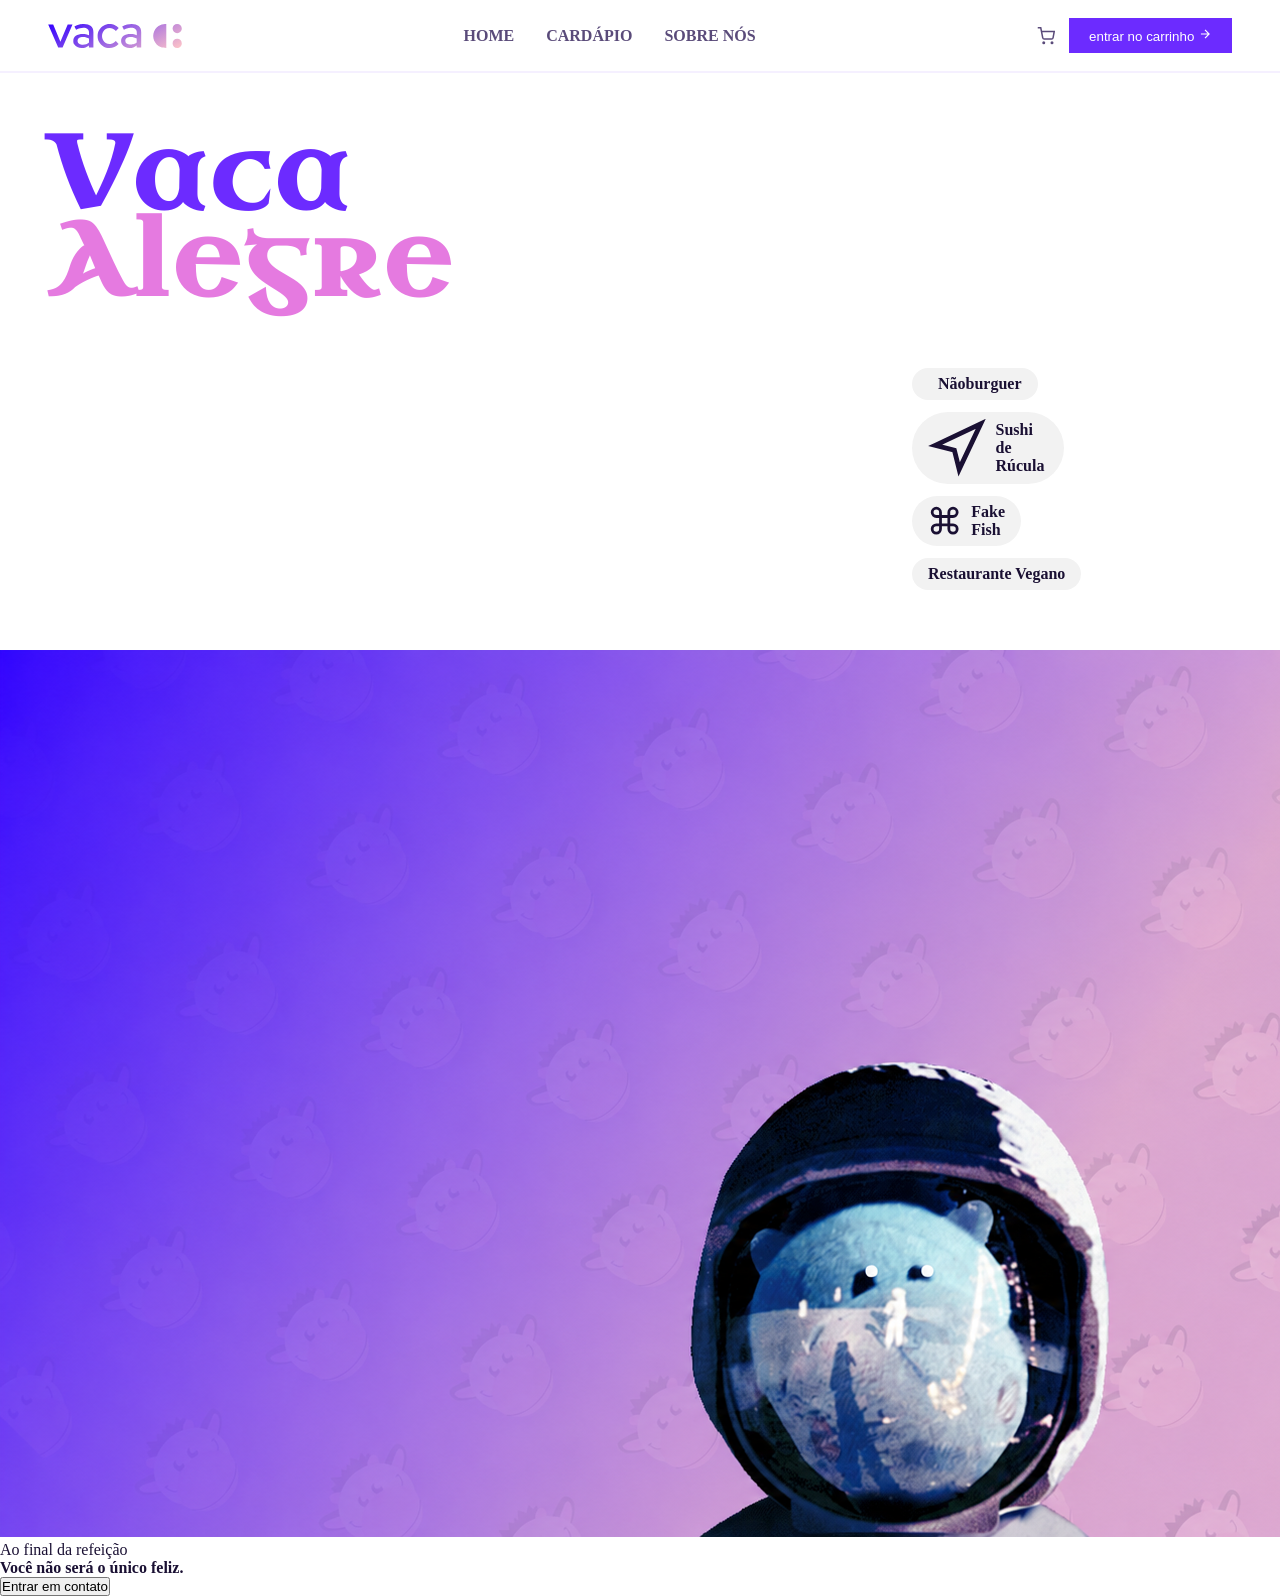
==== vaca-alegre-1/index.html @ 8e3005ef "Add files via upload" ====
<!DOCTYPE html>
<html lang="en">

<head>
    <meta charset="UTF-8">
    <meta name="viewport" content="width=device-width, initial-scale=1.0">
    <title>Vaca Alegre - Restaurante Vegano</title>
    <link rel="stylesheet" href="style.css">
</head>

<body>
    <nav>
        <div class="nav-logo">
            <img src="site/imagens/vaca-alegre-marca.svg" alt="">
        </div>
        <ul class="nav-links">
            <li><a href="">home</a></li>
            <li><a href="">cardápio</a></li>
            <li><a href="">sobre nós</a></li>
        </ul>
        <div class="nav-actions">
            <span class="nav-cart">
                <svg viewBox="0 0 24 24" fill="none" stroke="currentColor" stroke-width="2" width="18" height="18">
                    <circle cx="9" cy="21" r="1" />
                    <circle cx="20" cy="21" r="1" />
                    <path d="M1 1h4l2.68 13.39a2 2 0 0 0 2 1.61h9.72a2 2 0 0 0 2-1.61L23 6H6" />
                </svg>
            </span>
            <button class="btn-entrar">
                entrar no carrinho
                <svg viewBox="0 0 24 24" fill="none" stroke="currentColor" stroke-width="2">
                    <path d="M5 12h14M12 5l7 7-7 7" />
                </svg>
            </button>
        </div>
    </nav>
    <div class="hero">
        <div class="hero-topo">
            <div class="hero-text">
                <h1 class="hero-title">
                    Vaca <br>
                    <span class="alegre">Alegre</span>
                </h1>
            </div>
        </div>
        <div class="hero-menu">
            <div class="hero-menu-item">
                <svg viewBox="0 0 24 24" fill="none" stroke="currentColor" stroke-width="2">
                    <circle cx="12" cy="12" r="10" />
                    <path d="M8 14s1.5 2 4 2 4-2 4-2" />
                    <line x1="9" y1="9" x2="9.01" y2="9" />
                    <line x1="15" y1="9" x2="15.01" y2="9" />

                </svg>
                Nãoburguer
            </div>
            <div class="hero-menu-item">
                <svg viewBox="0 0 24 24" fill="none" stroke="currentColor" stroke-width="2">
                    <path d="M3 11l19-9-9 19-2-8-8-2z" />
                </svg>
                Sushi de Rúcula
            </div>
            <div class="hero-menu-item">
                <svg viewBox="0 0 24 24" fill="none" stroke="currentColor" stroke-width="2">
                    <path
                        d="M18 3a3 3 0 0 0-3 3v12a3 3 0 0 0 3 3 3 3 0 0 0 3-3 3 3 0 0 0-3-3H6a3 3 0 0 0-3 3 3 3 0 0 0 3 3 3 3 0 0 0 3-3V6a3 3 0 0 0-3-3 3 3 0 0 0-3 3 3 3 0 0 0 3 3h12a3 3 0 0 0 3-3 3 3 0 0 0-3-3z" />
                </svg>
                Fake Fish
            </div>
            <div class="hero-menu-item active">
                Restaurante Vegano
            </div>
        </div>
    </div>
    <div class="hero-banner">
        <img src="site/imagens/espaco.png" alt="">
        <div class="hero-banner-content">
            <p>Ao final da refeição <br>
                <strong>Você não será o único feliz.</strong>
            </p>
            <button class="btn-contato">
                Entrar em contato
            </button>
        </div>
    </div>
    </div>
</body>

</html>
---- vaca-alegre-1/style.css ----
@import url('https://fonts.googleapis.com/css2?family=Uncial+Antiqua&display=swap');
* {
    box-sizing: border-box;
    margin: 0;
    padding: 0;
}

body {
    background-color: white;
    color: #1a1033;
    overflow-x: hidden;
}

nav {
    display: flex;
    align-items: center;
    justify-content: space-between;
    padding: 18px 48px;
    position: sticky;
    background-color: rgba(255, 255, 255, 0.92);
    top: 0;
    backdrop-filter: blur(12px);
    border-bottom: 2px solid rgba(108, 43, 255, 0.07);
}

.nav-logo {
    display: flex;
    align-items: center;
    gap: 6px;
}

.nav-links {
    display: flex;
    gap: 32px;
    list-style: none;
}

.nav-links a {
    text-decoration: none;
    font-weight: bold;
    text-transform: uppercase;
    color: #5a4b7a;
}

.nav-links a:hover {
    color: #6c2bff;
}
.nav-actions{
 color: #5a4b7a;
 display: flex;
 align-items: center;
 gap: 14px;
}
.nav-cart{
    color: #5a4b7a;
    display: flex;
    align-items: center;
    gap: 4px;
}
.btn-entrar{
    background-color: #6c2bff;
    color: white;
    border: none;
    padding: 9px 20px;
    cursor: pointer;
    gap: 6px;
    transform: background .2s, transform .15s;
}
.btn-entrar:hover{
    background-color: #5519ee;
    transform: translateY(-1px);

}
.btn-entrar svg{
    width: 14px; height: 14px;
}
.hero{
    padding:60px 48px;
    position: relative;
    display: flex;
    flex-direction: column;
    gap: 32px;
}
.hero-topo{
    display: flex;
    justify-content: space-between;
    align-items: flex-start;
    width: 100%;
    margin-bottom: 30px;
}
.hero-text{
    flex: 1;
    min-width: 400px;
}
.hero-title{
    font-family: "Uncial Antiqua", system-ui;
    font-weight: bold;
    font-size: 102px;
    line-height: .85;
    letter-spacing: 5px;
    color: #6c2bff;
}
.hero-title .alegre{
    color: #e57ae0;
}
.hero-menu{
    width: 320px;
    display: flex;
    flex-direction: column;
    gap: 12px;
    margin-left: auto;
}
.hero-menu-item{
    display: flex;
    align-items: center;
    gap: 10px;
    font-weight: bold;
    background-color: #f2f2f2;
    border-radius: 40px;
    padding: 7px 16px;
    width: fit-content;
    cursor: pointer;
    transition: background .2s;
}
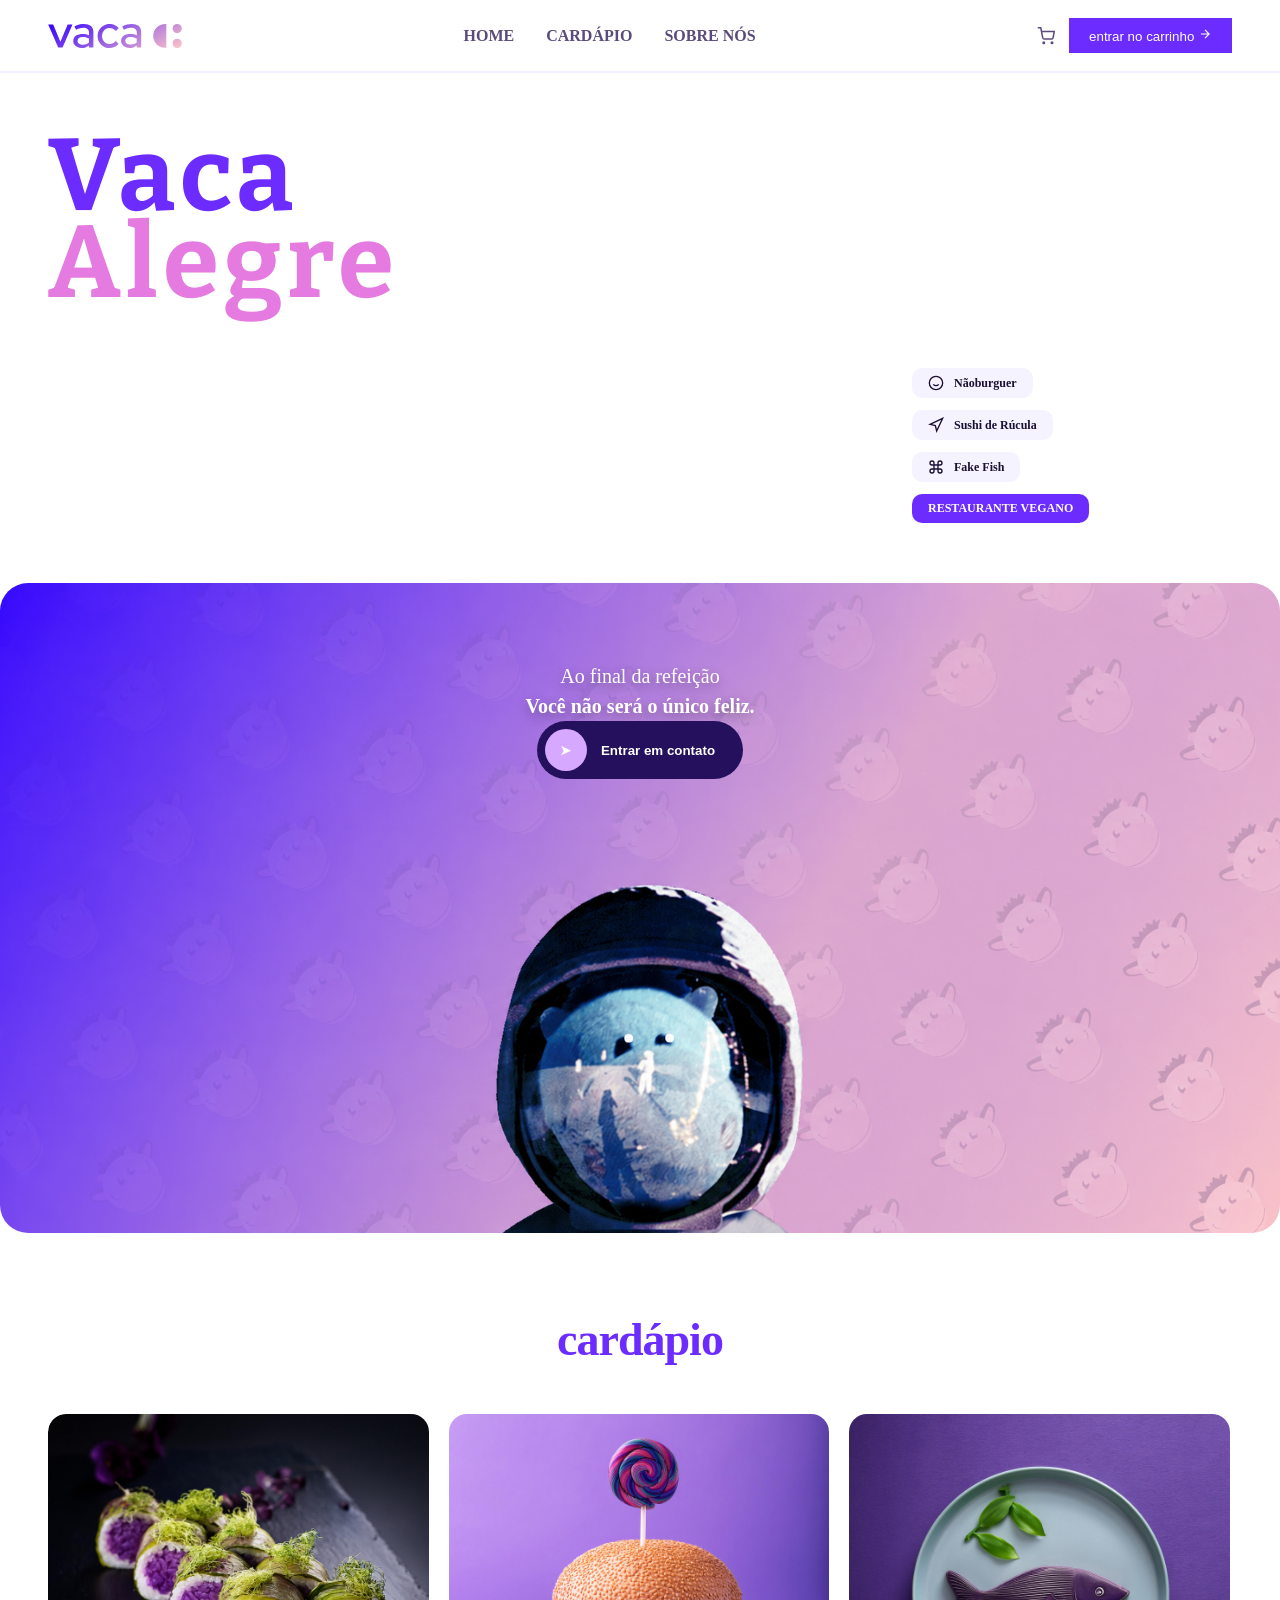
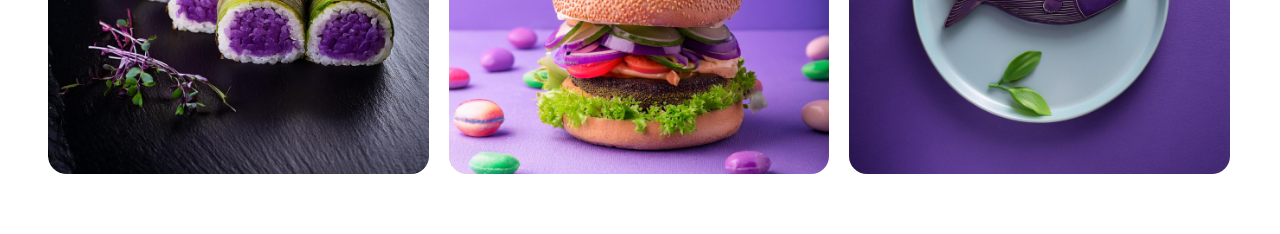
==== commit 2870b557: "aula 18/06" ====
--- a/vaca-alegre-1/index.html
+++ b/vaca-alegre-1/index.html
@@ -73,7 +73,7 @@
         </div>
     </div>
     <div class="hero-banner">
-        <img src="site/imagens/espaco.png" alt="">
+        <img src="imagens/espaco.png" alt="">
         <div class="hero-banner-content">
             <p>Ao final da refeição <br>
                 <strong>Você não será o único feliz.</strong>
@@ -84,6 +84,76 @@
         </div>
     </div>
     </div>
+    <div class="cardapio">
+        <h2 class="cardapio-title">cardápio</h2>
+        <div class="carousel-wrapper">
+            <div class="carousel-track-outer">
+                <div class="carousel-track" id="carouseltrack">
+                    <!--cards-->
+                    <div class="card">
+                        <div class="card-img-placeholder">
+                            <img src="imagens/fotos/cardapio/sushi-de-rucula.jpg" alt=""
+                                style="width: 100%; height: 100%; object-fit: cover; ">
+                        </div>
+                        <div class="card-info">
+                            <h3>Sushi de Rúcula</h3>
+                            <p>combinado especial de rolinhos veganos com ingredientes fresquíssimos</p>
+                            <span class="card-tag">Acompanha: suco de laranja e amor</span>
+                        </div>
+                    </div>
+
+                    <div class="card futured">
+                        <div class="card-img-placeholder">
+                            <img src="imagens/fotos/cardapio/nao-burger.jpg" alt=""
+                                style="width: 100%; height: 100%; object-fit: cover; ">
+                        </div>
+                        <div class="card-info">
+                            <h3>nao-burguer</h3>
+                            <p>Absurdamente saboroso hambúrguer de plantas de inspiração vegana</p>
+                            <span class="card-tag">Acompanha: fritas,suco de laranja e amor</span>
+                        </div>
+                    </div>
+
+                    <div class="card">
+                        <div class="card-img-placeholder">
+                            <img src="imagens/fotos/cardapio/fake-fish.jpg" alt=""
+                                style="width: 100%; height: 100%; object-fit: cover; ">
+                        </div>
+                        <div class="card-info">
+                            <h3>Fake Fish</h3>
+                            <p>Peixe bom e gostoso! Você vai pedir para falar que não é peixe de verdade</p>
+                            <span class="card-tag">Acompanha:batata,suco de laranja e amor</span>
+                        </div>
+                    </div>
+
+                    <div class="card">
+                        <div class="card-img-placeholder">
+                            <img src="imagens/fotos/cardapio/escondidinho-veg.jpg" alt=""
+                                style="width: 100%; height: 100%; object-fit: cover; ">
+                        </div>
+                        <div class="card-info">
+                            <h3>escondidinho vegetariano</h3>
+                            <p>um escondidinho de berinjela que combina com molho de tomate seco</p>
+                            <span class="card-tag">Acompanha:manjericão, suco de laranja e amor</span>
+                        </div>
+                    </div>
+
+                    <div class="card">
+                        <div class="card-img-placeholder">
+                            <img src="imagens/fotos/cardapio/quibeleza.jpg" alt=""
+                                style="width: 100%; height: 100%; object-fit: cover; ">
+                        </div>
+                        <div class="card-info">
+                            <h3>quibeleza</h3>
+                            <p>quibe de Beterraba crocante com frescor de hortelã</p>
+                            <span class="card-tag">Acompanha: suco de frutas vermelhas e amor</span>
+                        </div>
+                    </div>
+
+                </div>
+            </div>
+        </div>
+    </div>
 </body>
 
 </html>
--- a/vaca-alegre-1/style.css
+++ b/vaca-alegre-1/style.css
@@ -1,4 +1,5 @@
-@import url('https://fonts.googleapis.com/css2?family=Uncial+Antiqua&display=swap');
+@import url('https://fonts.googleapis.com/css2?family=Bitter:ital,wght@0,100..900;1,100..900&family=Instrument+Sans:ital,wght@0,400..700;1,400..700&display=swap');
+
 * {
     box-sizing: border-box;
     margin: 0;
@@ -6,7 +7,7 @@
 }
 
 body {
-    background-color: white;
+    background-color: #fff;
     color: #1a1033;
     overflow-x: hidden;
 }
@@ -39,25 +40,28 @@
     text-decoration: none;
     font-weight: bold;
     text-transform: uppercase;
-    color: #5a4b7a;
+    color: #5a4b7a
 }
 
 .nav-links a:hover {
     color: #6c2bff;
 }
-.nav-actions{
- color: #5a4b7a;
- display: flex;
- align-items: center;
- gap: 14px;
-}
-.nav-cart{
+
+.nav-actions {
+    display: flex;
+    align-items: center;
+    gap: 14px;
+}
+
+.nav-cart {
     color: #5a4b7a;
     display: flex;
     align-items: center;
     gap: 4px;
-}
-.btn-entrar{
+
+}
+
+.btn-entrar {
     background-color: #6c2bff;
     color: white;
     border: none;
@@ -66,60 +70,205 @@
     gap: 6px;
     transform: background .2s, transform .15s;
 }
-.btn-entrar:hover{
-    background-color: #5519ee;
+
+.btn-entrar:hover {
+    background: #5519ee;
     transform: translateY(-1px);
-
-}
-.btn-entrar svg{
-    width: 14px; height: 14px;
-}
-.hero{
-    padding:60px 48px;
+}
+
+.btn-entrar svg {
+    width: 14px;
+    height: 14px;
+}
+
+.hero {
+    padding: 60px 48px;
     position: relative;
     display: flex;
     flex-direction: column;
     gap: 32px;
 }
-.hero-topo{
+
+.hero-topo {
     display: flex;
     justify-content: space-between;
     align-items: flex-start;
     width: 100%;
     margin-bottom: 30px;
 }
-.hero-text{
+
+.hero-text {
     flex: 1;
     min-width: 400px;
 }
-.hero-title{
-    font-family: "Uncial Antiqua", system-ui;
+
+.hero-title {
+    font-family: "Bitter", serif;
     font-weight: bold;
     font-size: 102px;
     line-height: .85;
     letter-spacing: 5px;
     color: #6c2bff;
 }
-.hero-title .alegre{
+
+.hero-title .alegre {
     color: #e57ae0;
 }
-.hero-menu{
+
+.hero-menu {
     width: 320px;
     display: flex;
     flex-direction: column;
     gap: 12px;
     margin-left: auto;
 }
-.hero-menu-item{
+
+.hero-menu-item {
     display: flex;
     align-items: center;
     gap: 10px;
     font-weight: bold;
-    background-color: #f2f2f2;
-    border-radius: 40px;
+    background-color: #f5f3ff;
+    border-radius: 10px;
     padding: 7px 16px;
     width: fit-content;
     cursor: pointer;
     transition: background .2s;
-}
-
+    font-size: 12px;
+}
+
+.hero-menu-item:hover {
+    background-color: #ede8ff;
+
+}
+
+.hero-menu-item svg {
+    width: 16px;
+    height: 16px;
+    flex-shrink: 0;
+}
+
+.hero-menu-item.active {
+    color: #fff;
+    text-transform: uppercase;
+    font-weight: bold;
+    background-color: #6c2bff;
+}
+
+.hero-banner {
+    position: relative;
+    border-radius: 28px;
+    min-height: 300px;
+    overflow: hidden;
+}
+
+.hero-banner img {
+    width: 100%;
+    height: 650px;
+    object-fit: cover;
+    display: block;
+}
+
+.hero-banner-content {
+    position: absolute;
+    top: 12%;
+    left: 50%;
+    text-align: center;
+    width: 100%;
+    transform: translateX(-50%);
+}
+
+.hero-banner-content {
+    color: white;
+    margin-bottom: 25px;
+    font-size: 20px;
+    text-shadow: 0 4px 12px rgba(0, 0, 0, .35);
+    line-height: 1.5;
+}
+
+.hero-banner-content p .strong {
+   color: #fff;
+   font-weight: bold;
+}
+.btn-contato{
+    display: inline-flex;
+    align-items: center;
+    gap: 14px;
+    background-color: #24105c;
+    color: white;
+    border: none;
+    border-radius: 50px;
+    padding: 8px 28px 8px 8px;
+    font-weight: bold;
+    cursor: pointer;
+    transition: all .3s ease;
+}
+.btn-contato::before{
+   content: "➤ ";
+   width: 42px;
+   height: 42px;
+   background-color: #d7a8ff;
+   border-radius: 50%;
+   display: flex;
+   align-items: center;
+   justify-content: center;
+   transition: transform .4s ease;
+}
+.btn-contato:hover::before{
+    transform: translateX(10px);
+}
+.btn-contato:hover{
+    transform: translateY(-2px);
+}
+.cardapio{
+    padding: 80px 48px 60px;
+
+}
+.cardapio-title{
+ font-family: cursive;
+ font-weight: bold;
+ font-size: 46px;
+ text-align: center;
+ margin-bottom: 48px;
+ letter-spacing: -1px;
+ color: #6c2bff;
+}
+.carousel-wrapper{
+    position: relative;
+
+}
+.carousel-track-outer{
+    overflow: hidden;
+    border-radius: 18px;
+}
+.carousel-track{
+    display: flex;
+    gap: 20px;
+}
+.card{
+    flex: 0 0 calc(33.333% - 14px);
+    border-radius: 18px;
+    overflow: hidden;
+    position: relative;
+    min-height: 360px;
+    display: flex;
+    flex-direction: column;
+    justify-content: flex-end;
+    transition: transform .25s;
+    background-color: #f6f4ff;
+
+}
+.card:hover{
+    transform: translateY(-4px);
+
+}
+.card-img-placeholder{
+    position: absolute;
+    background: linear-gradient(160deg , ddd5ff 0% , #f8d7fa 100%);
+    display: flex;
+    align-items: center;
+    justify-content: center;
+    text-transform: uppercase;
+    color: #5a4b7a;
+    inset: 0;
+}
